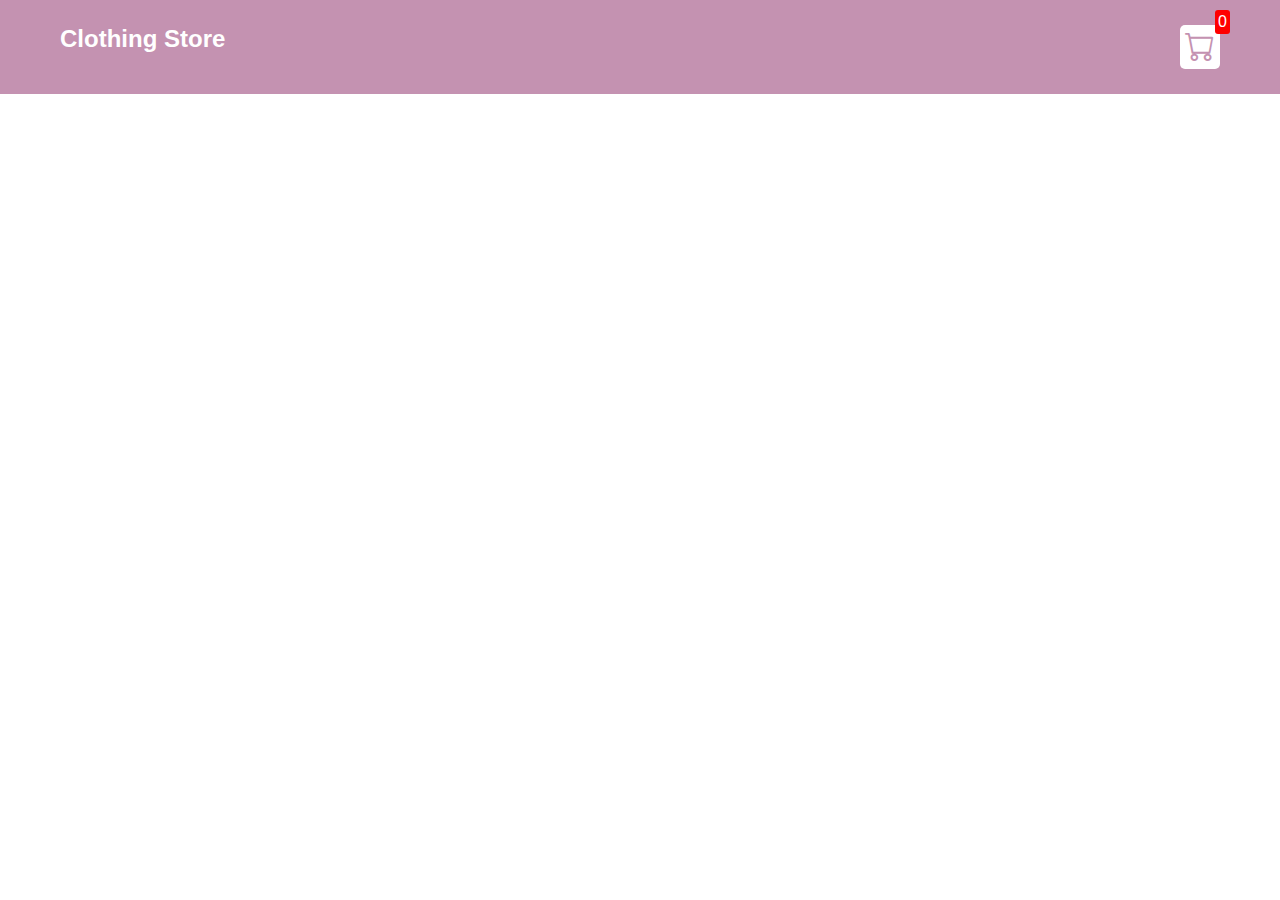
==== shopping-cart/index.html @ 07a89817 "added navigation bar and styled it" ====
<!DOCTYPE html>
<html lang="en">
<head>
    <meta charset="UTF-8">
    <meta http-equiv="X-UA-Compatible" content="IE=edge">
    <meta name="viewport" content="width=device-width, initial-scale=1.0">
    <title>Shopping Cart</title>
    <link rel="stylesheet" href="style.css">
    <link rel="stylesheet" href="https://cdn.jsdelivr.net/npm/bootstrap-icons@1.8.3/font/bootstrap-icons.css">
</head>
<body>
    <div class="navbar">
        <h2>Clothing Store</h2>
        <div class="cart">
            <i class="bi bi-cart"></i>
            <div class="cartAmount">0</div>
        </div>
    </div>
</body>
<script src="main.js"></script>
</html>
---- shopping-cart/style.css ----
*{
    margin: 0;
    padding: 0;
    box-sizing: border-box;
}

body{
    font-family:sans-serif;
}

.navbar{
    display: flex;
    flex-direction: row;
    justify-content: space-between;
    background-color: #C492B1;
    color: white;
    padding:25px 60px;
}

.cart{
    position: relative;
    background-color: #fff;
    color: #C492B1;
    font-size: 30px;
    padding: 5px;
    border-radius: 5px;
}

.cartAmount{
    position: absolute;
    top: -15px;
    right: -10px;
    font-size: 16px;
    background-color: red;
    color: white;
    padding: 3px;
    border-radius: 3px;
}
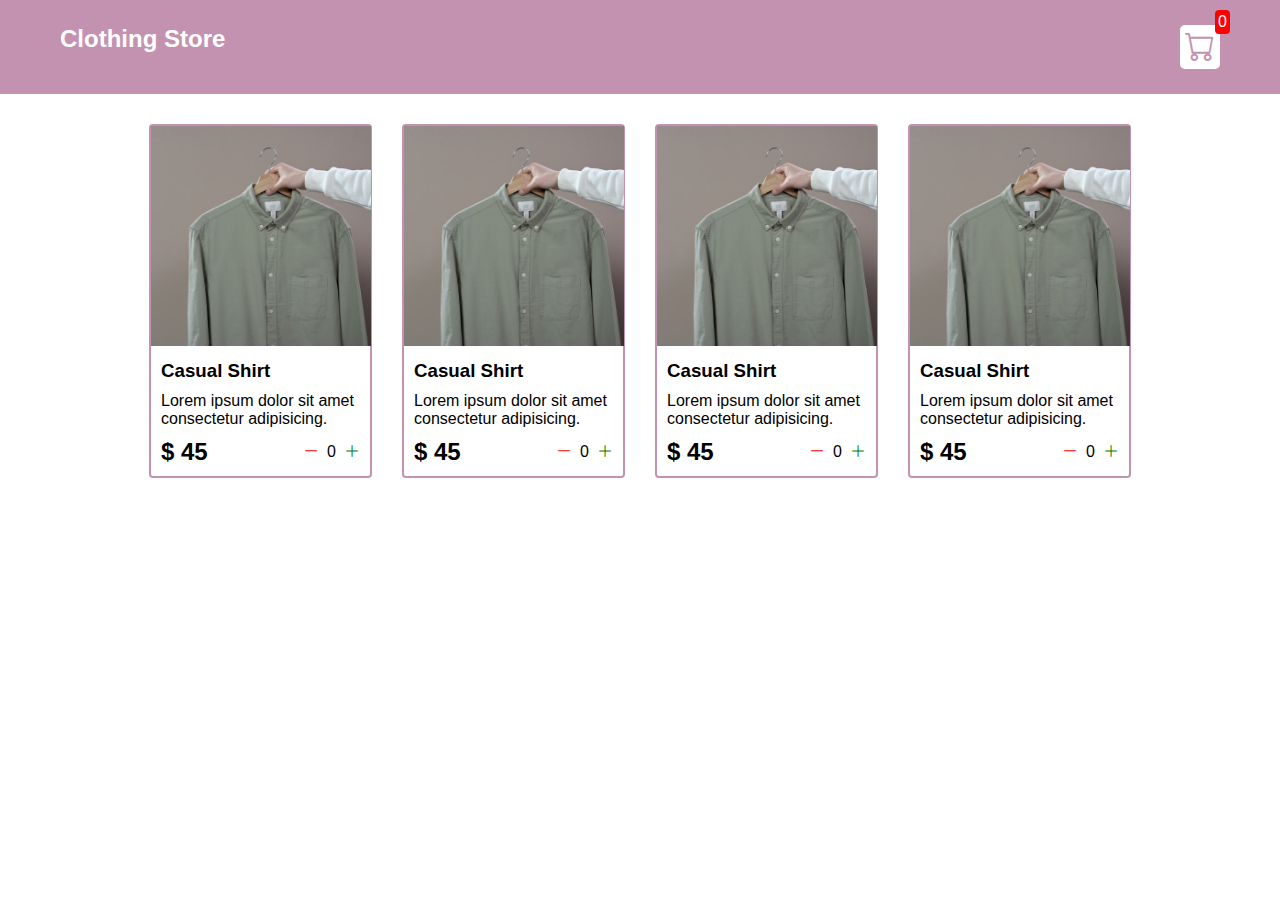
==== commit 27477f17: "added items with desc and price" ====
--- a/shopping-cart/index.html
+++ b/shopping-cart/index.html
@@ -9,6 +9,7 @@
     <link rel="stylesheet" href="https://cdn.jsdelivr.net/npm/bootstrap-icons@1.8.3/font/bootstrap-icons.css">
 </head>
 <body>
+    <!-- !navbar -->
     <div class="navbar">
         <h2>Clothing Store</h2>
         <div class="cart">
@@ -16,6 +17,70 @@
             <div class="cartAmount">0</div>
         </div>
     </div>
+
+    <div class="shop" id="shop">
+        <div class="item">
+            <img width="220" src="images/img-1.jpg" alt="">
+            <div class="details">
+                <h3>Casual Shirt</h3>
+                <p>Lorem ipsum dolor sit amet consectetur adipisicing.</p>
+                <div class="price-quantity">
+                    <h2>$ 45</h2>
+                    <div class="buttons">
+                        <i class="bi bi-dash-lg"></i>
+                        <div class="quantity">0</div>
+                        <i class="bi bi-plus-lg"></i>
+                    </div>
+                </div>
+            </div>
+        </div>
+        <div class="item">
+            <img width="220" src="images/img-1.jpg" alt="">
+            <div class="details">
+                <h3>Casual Shirt</h3>
+                <p>Lorem ipsum dolor sit amet consectetur adipisicing.</p>
+                <div class="price-quantity">
+                    <h2>$ 45</h2>
+                    <div class="buttons">
+                        <i class="bi bi-dash-lg"></i>
+                        <div class="quantity">0</div>
+                        <i class="bi bi-plus-lg"></i>
+                    </div>
+                </div>
+            </div>
+        </div>
+        <div class="item">
+            <img width="220" src="images/img-1.jpg" alt="">
+            <div class="details">
+                <h3>Casual Shirt</h3>
+                <p>Lorem ipsum dolor sit amet consectetur adipisicing.</p>
+                <div class="price-quantity">
+                    <h2>$ 45</h2>
+                    <div class="buttons">
+                        <i class="bi bi-dash-lg"></i>
+                        <div class="quantity">0</div>
+                        <i class="bi bi-plus-lg"></i>
+                    </div>
+                </div>
+            </div>
+        </div>
+        <div class="item">
+            <img width="220" src="images/img-1.jpg" alt="">
+            <div class="details">
+                <h3>Casual Shirt</h3>
+                <p>Lorem ipsum dolor sit amet consectetur adipisicing.</p>
+                <div class="price-quantity">
+                    <h2>$ 45</h2>
+                    <div class="buttons">
+                        <i class="bi bi-dash-lg"></i>
+                        <div class="quantity">0</div>
+                        <i class="bi bi-plus-lg"></i>
+                    </div>
+                </div>
+            </div>
+        </div>
+        
+    </div>
 </body>
 <script src="main.js"></script>
 </html>--- a/shopping-cart/style.css
+++ b/shopping-cart/style.css
@@ -15,6 +15,7 @@
     background-color: #C492B1;
     color: white;
     padding:25px 60px;
+    margin-bottom: 30px;
 }
 
 .cart{
@@ -34,6 +35,47 @@
     background-color: red;
     color: white;
     padding: 3px;
-    border-radius: 3px;
+    border-radius: 4px;
 }
 
+/* ! Shop Items Styles */
+
+.shop{
+    display: grid;
+    grid-template-columns: repeat(4, 223px);
+    gap: 30px;
+    justify-content: center;
+}
+
+.item{
+    border: 2px solid #C492B1;
+    border-radius: 4px;
+}
+
+.details{
+    display: flex;
+    flex-direction: column;
+    padding: 10px;
+    gap: 10px;
+}
+
+.price-quantity{
+    display: flex;
+    flex-direction: row;
+    justify-content: space-between;
+    align-items: center;
+}
+
+.buttons{
+    display: flex;
+    gap: 8px;
+    font-size: 16px;
+}
+
+.bi-dash-lg{
+    color: red;
+}
+
+.bi-plus-lg{
+    color: green;
+}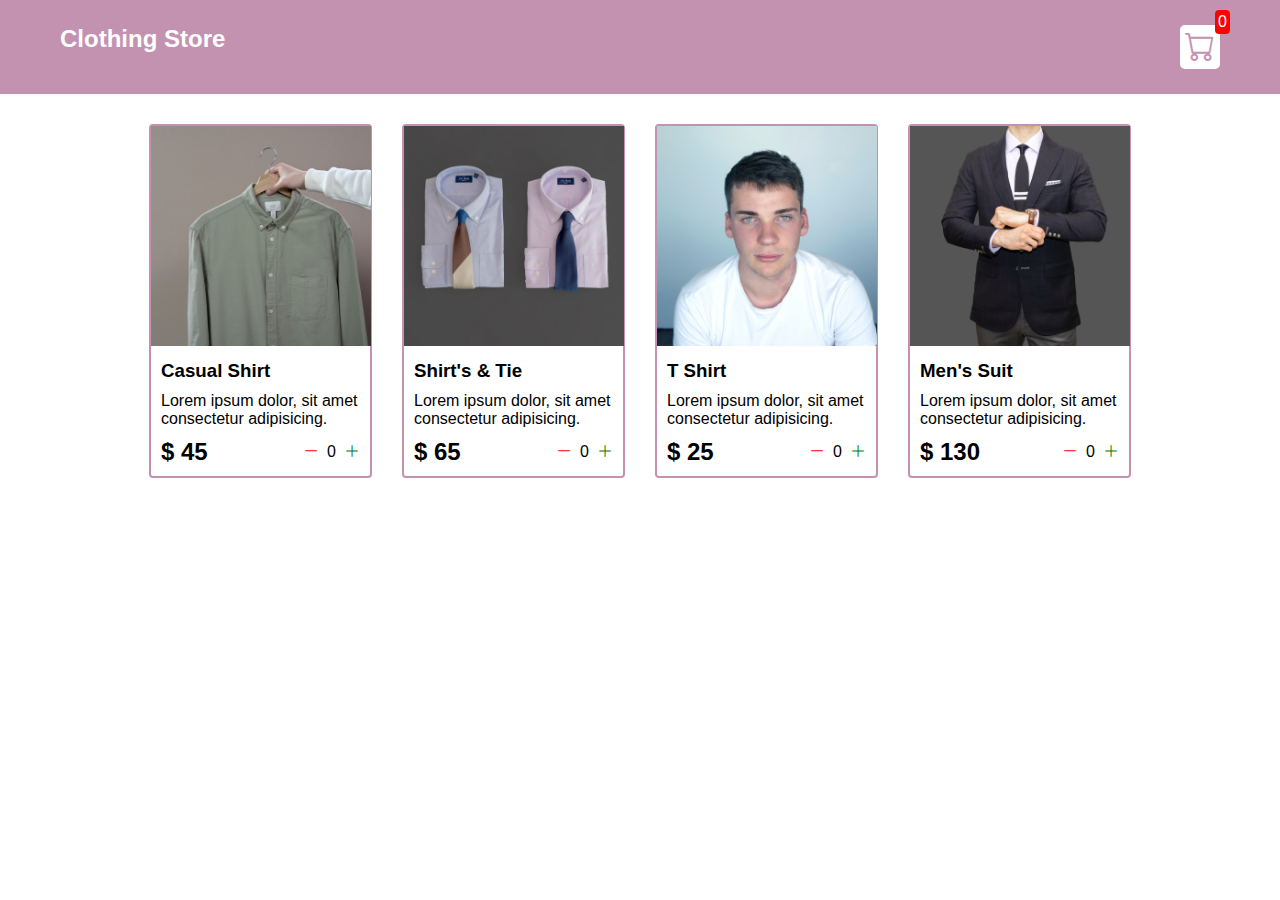
==== commit 9729b53c: "added function to display items from js" ====
--- a/shopping-cart/index.html
+++ b/shopping-cart/index.html
@@ -19,67 +19,7 @@
     </div>
 
     <div class="shop" id="shop">
-        <div class="item">
-            <img width="220" src="images/img-1.jpg" alt="">
-            <div class="details">
-                <h3>Casual Shirt</h3>
-                <p>Lorem ipsum dolor sit amet consectetur adipisicing.</p>
-                <div class="price-quantity">
-                    <h2>$ 45</h2>
-                    <div class="buttons">
-                        <i class="bi bi-dash-lg"></i>
-                        <div class="quantity">0</div>
-                        <i class="bi bi-plus-lg"></i>
-                    </div>
-                </div>
-            </div>
-        </div>
-        <div class="item">
-            <img width="220" src="images/img-1.jpg" alt="">
-            <div class="details">
-                <h3>Casual Shirt</h3>
-                <p>Lorem ipsum dolor sit amet consectetur adipisicing.</p>
-                <div class="price-quantity">
-                    <h2>$ 45</h2>
-                    <div class="buttons">
-                        <i class="bi bi-dash-lg"></i>
-                        <div class="quantity">0</div>
-                        <i class="bi bi-plus-lg"></i>
-                    </div>
-                </div>
-            </div>
-        </div>
-        <div class="item">
-            <img width="220" src="images/img-1.jpg" alt="">
-            <div class="details">
-                <h3>Casual Shirt</h3>
-                <p>Lorem ipsum dolor sit amet consectetur adipisicing.</p>
-                <div class="price-quantity">
-                    <h2>$ 45</h2>
-                    <div class="buttons">
-                        <i class="bi bi-dash-lg"></i>
-                        <div class="quantity">0</div>
-                        <i class="bi bi-plus-lg"></i>
-                    </div>
-                </div>
-            </div>
-        </div>
-        <div class="item">
-            <img width="220" src="images/img-1.jpg" alt="">
-            <div class="details">
-                <h3>Casual Shirt</h3>
-                <p>Lorem ipsum dolor sit amet consectetur adipisicing.</p>
-                <div class="price-quantity">
-                    <h2>$ 45</h2>
-                    <div class="buttons">
-                        <i class="bi bi-dash-lg"></i>
-                        <div class="quantity">0</div>
-                        <i class="bi bi-plus-lg"></i>
-                    </div>
-                </div>
-            </div>
-        </div>
-        
+
     </div>
 </body>
 <script src="main.js"></script>
--- a/shopping-cart/style.css
+++ b/shopping-cart/style.css
@@ -47,6 +47,18 @@
     justify-content: center;
 }
 
+@media (max-width: 1000px){
+    .shop {
+        grid-template-columns: repeat(2, 223px);
+    }
+}
+
+@media (max-width: 500px){
+    .shop {
+        grid-template-columns: repeat(1, 223px);
+    }
+}
+
 .item{
     border: 2px solid #C492B1;
     border-radius: 4px;
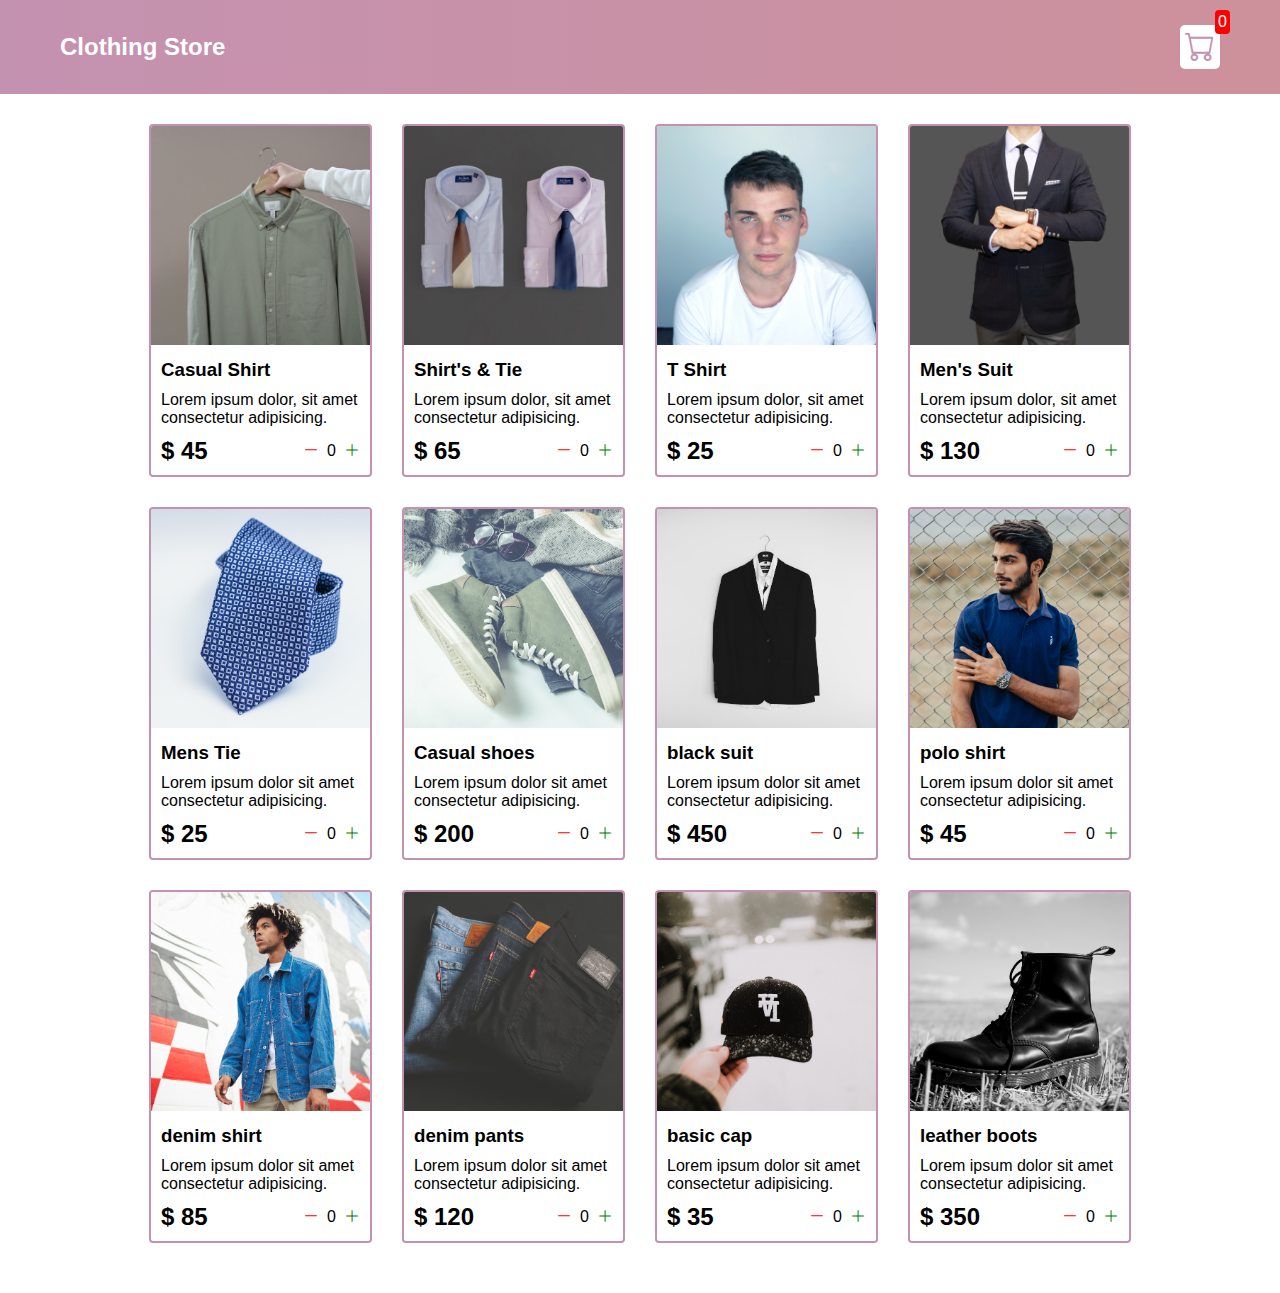
==== commit a73a7eaa: "added login and signup page" ====
--- a/shopping-cart/index.html
+++ b/shopping-cart/index.html
@@ -5,22 +5,28 @@
     <meta http-equiv="X-UA-Compatible" content="IE=edge">
     <meta name="viewport" content="width=device-width, initial-scale=1.0">
     <title>Shopping Cart</title>
-    <link rel="stylesheet" href="style.css">
+    <link rel="stylesheet" href="src/style.css">
     <link rel="stylesheet" href="https://cdn.jsdelivr.net/npm/bootstrap-icons@1.8.3/font/bootstrap-icons.css">
 </head>
 <body>
     <!-- !navbar -->
     <div class="navbar">
-        <h2>Clothing Store</h2>
-        <div class="cart">
-            <i class="bi bi-cart"></i>
-            <div class="cartAmount">0</div>
-        </div>
+        <a href="index.html">
+            <h2>Clothing Store</h2>
+        </a>
+        <a href="cart.html">
+            <div class="cart">
+                <i class="bi bi-cart"></i>
+                <div id="cartAmount" class="cartAmount">0</div>
+            </div>
+        </a>
+        
     </div>
 
     <div class="shop" id="shop">
 
     </div>
 </body>
-<script src="main.js"></script>
+<script src="src/data.js"></script>
+<script src="src/main.js"></script>
 </html>--- a/shopping-cart/src/style.css
+++ b/shopping-cart/src/style.css
@@ -0,0 +1,292 @@
+*{
+    margin: 0;
+    padding: 0;
+    box-sizing: border-box;
+}
+
+body{
+    font-family:sans-serif;
+}
+
+i {
+    cursor: pointer;
+}
+
+a {
+    text-decoration: none;
+    color: white;
+}
+
+.navbar {
+    display: flex;
+    flex-direction: row;
+    justify-content: space-between;
+    align-items: center;
+    background: linear-gradient(to right, #C492B1, #cd919b);
+    color: white;
+    padding:25px 60px;
+    margin-bottom: 30px;
+}
+
+.cart {
+    position: relative;
+    background-color: #fff;
+    color: #C492B1;
+    font-size: 30px;
+    padding: 5px;
+    border-radius: 5px;
+}
+
+.cartAmount {
+    position: absolute;
+    top: -15px;
+    right: -10px;
+    font-size: 16px;
+    background-color: red;
+    color: white;
+    padding: 3px;
+    border-radius: 4px;
+}
+
+/* ! Shop Items Styles */
+
+.shop {
+    display: grid;
+    grid-template-columns: repeat(4, 223px);
+    gap: 30px;
+    justify-content: center;
+    margin-bottom: 50px;
+}
+
+@media (max-width: 1000px) {
+    .shop {
+        grid-template-columns: repeat(2, 223px);
+    }
+}
+
+@media (max-width: 500px){
+    .shop {
+        grid-template-columns: repeat(1, 223px);
+    }
+}
+
+.item {
+    border: 2px solid #C492B1;
+    border-radius: 4px;
+}
+
+.item img {
+    width: 100%;
+    border-radius: 2px 2px 0 0;
+}
+
+.details {
+    display: flex;
+    flex-direction: column;
+    padding: 10px;
+    gap: 10px;
+}
+
+.price-quantity {
+    display: flex;
+    flex-direction: row;
+    justify-content: space-between;
+    align-items: center;
+}
+
+.buttons {
+    display: flex;
+    gap: 8px;
+    font-size: 16px;
+}
+
+.bi-dash-lg {
+    color: red;
+}
+
+.bi-plus-lg {
+    color: green;
+}
+
+/* 
+!style rules for label and buttons
+*/
+
+.text-center {
+    text-align: center;
+    margin-bottom: 20px;
+
+}
+
+.HomeBtn, .checkout, .removeAll {
+    background-color:#C492B1;
+    color: white;
+    border: none;
+    padding: 10px;
+    border-radius: 3px;
+    cursor: pointer;
+    margin-top: 10px;
+}
+
+.checkout {
+    background-color: green;
+}
+
+.removeAll {
+    background-color: red;
+}
+
+.bi-x-lg {
+    color: red;
+    font-weight: bold;
+}
+
+/* ! style rules for shopping cart */
+
+.shopping-cart {
+    display: grid;
+    grid-template-columns: repeat(1, 320px);
+    justify-content: center;
+    gap: 15px;
+}
+
+/* ! styles for cart-item */
+
+.cart-item {
+    border: 2px solid #C492B1;
+    border-radius: 5px;
+    display: flex;
+}
+
+.title-price-x {
+    width: 195px;
+    display: flex;
+    align-items: center;
+    justify-content: space-between;
+}
+
+.title-price {
+    display: flex;
+    align-items: center;
+    gap: 10px;
+}
+
+.cart-item-price {
+    background-color: #C492B1;
+    color: white;
+    border-radius: 4px;
+    padding: 3px 6px;
+}
+
+/*  ! Login-SignUp Page Styles */
+
+.hero {
+    height: 100%;
+    width: 100%;
+    background-image: linear-gradient(rgba(0,0,0,0.4),rgba(0,0,0,0.4)),
+    url(banner.jpg);
+    background-position: center;
+    background-size: cover;
+    position: absolute;
+}
+
+.form-box {
+    width: 380px;
+    height: 480px;
+    position: relative;
+    margin: 6% auto;
+    background: #fff;
+    padding: 5px;
+    overflow: hidden;
+}
+
+.button-box {
+    width: 220px;
+    margin: 35px auto;
+    position: relative;
+    box-shadow: 0 0 20px 9px #C492B1;
+    border-radius: 10px;
+}
+
+.toggle-btn {
+    padding: 10px 30px;
+    cursor: pointer;
+    background: transparent;
+    border: 0;
+    outline: none;
+    position: relative;
+}
+
+#btn {
+    top: 0;
+    left: 0;
+    position: absolute;
+    width: 110px;
+    height: 100%;
+    background: linear-gradient(to right, #C492B1, #ff105f);
+    border-radius: 10px;
+    transition: .5s;
+}
+
+.social-icons {
+    margin: 30px auto;
+    text-align: center;
+}
+
+.social-icons img {
+    width: 30px;
+    margin: 0 12px;
+    box-shadow: 0 0 20px 0 #C492B1;
+    cursor: pointer;
+    border-radius: 50%;
+}
+
+.input-group {
+    top: 180px;
+    position: absolute;
+    width: 280px;
+    transition: .5s;
+}
+
+.input-field {
+    width: 100%;
+    padding: 10px 0;
+    margin: 5px 0;
+    border-left: 0;
+    border-top: 0;
+    border-right: 0;
+    border-bottom: 1px solid #999;
+    outline: none;
+    background: transparent;
+}
+
+.submit-btn {
+    width: 85%;
+    padding: 10px 30px;
+    cursor: pointer;
+    display: block;
+    margin: auto;
+    background: linear-gradient(to right, #C492B1, #ff105f);
+    border: 0;
+    outline: none;
+    border-radius: 10px;
+}
+
+.check-box {
+    margin: 30px 10px 30px 0;
+}
+
+span {
+    color: #777;
+    font-size: 12px;
+    bottom: 68px;
+    position: absolute;
+}
+
+#login {
+    left: 50px;
+}
+
+#register {
+    left: 450px;
+}